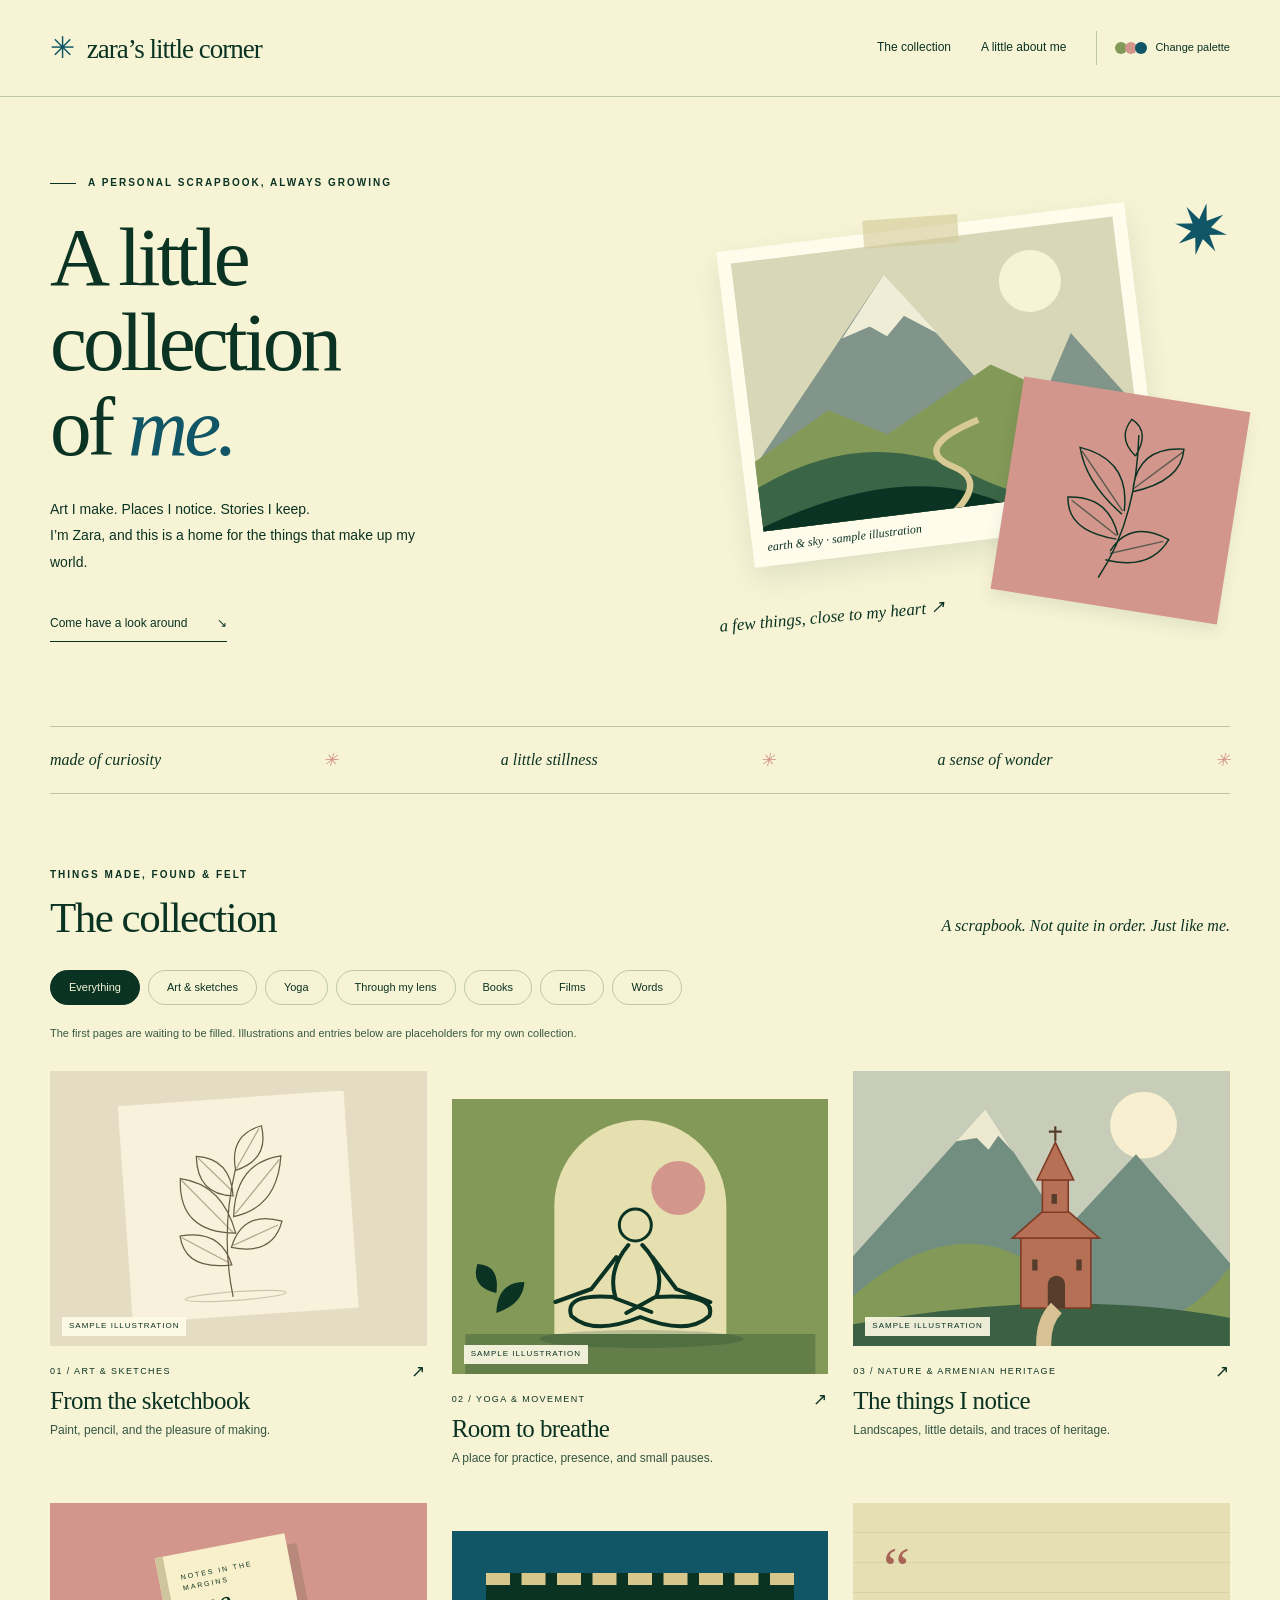
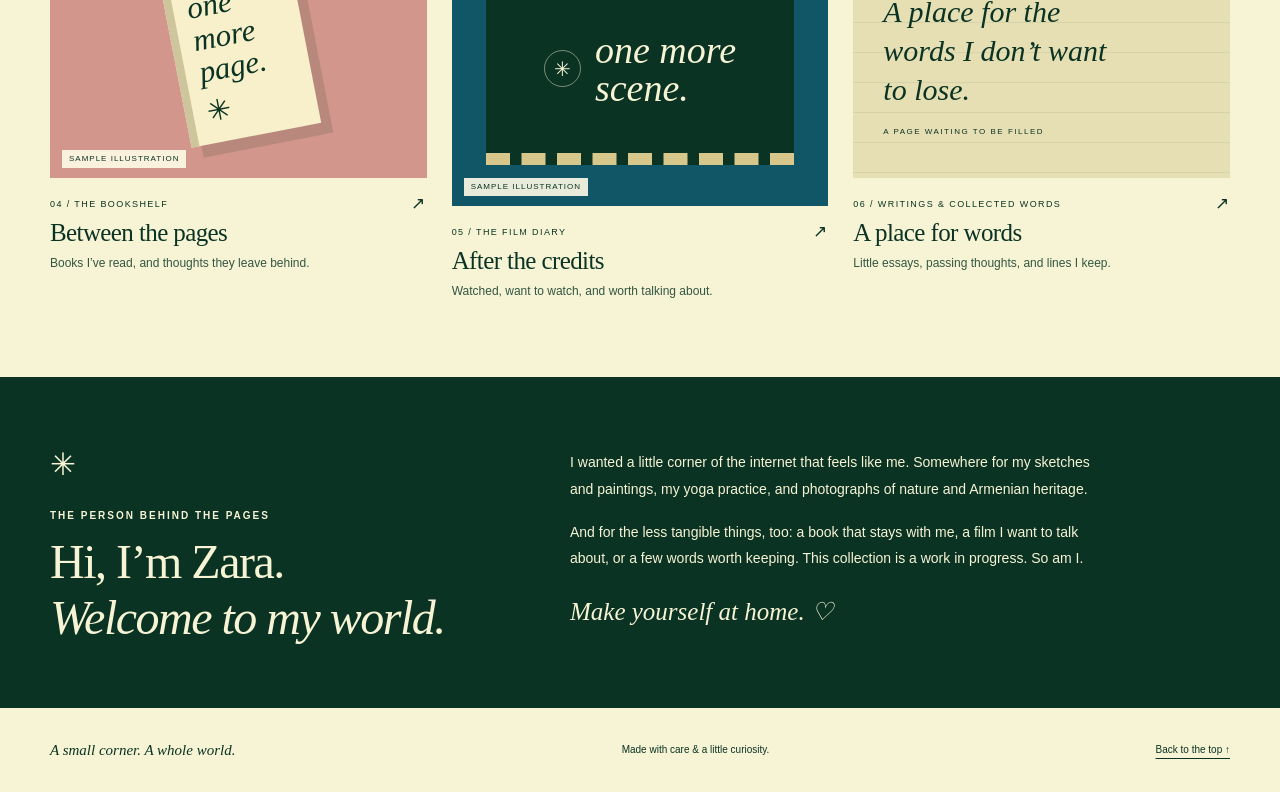
==== index.html @ ca00d8b6 "Create index.html" ====
<!DOCTYPE html>
<html lang="en">
<head>
  <meta charset="UTF-8">
  <meta name="viewport" content="width=device-width, initial-scale=1">
  <meta name="theme-color" content="#0A3323">
  <meta name="description" content="Zara’s: a personal collection of art, movement, photographs, books, films, and words.">
  <title>Zara — a collection of me</title>
  <style>
    :root { --ink:#0A3323; --sage:#839958; --paper:#F7F4D5; --rose:#D3968C; --blue:#105666; --line:rgba(10,51,35,.23); --serif:Georgia,'Times New Roman',serif; }
    :root[data-palette="ochre"] { --ink:#7F3B25; --sage:#A7993C; --paper:#DCCD8B; --rose:#B57056; --blue:#475480; --line:rgba(127,59,37,.28); }
    * { box-sizing:border-box; }
    html { scroll-behavior:smooth; scroll-padding-top:30px; }
    body { margin:0; background:var(--paper); color:var(--ink); font-family:Arial,Helvetica,sans-serif; font-size:15px; line-height:1.6; }
    button,a { -webkit-tap-highlight-color:transparent; }
    button { font:inherit; cursor:pointer; }
    a { color:inherit; text-underline-offset:5px; }
    button:focus-visible,a:focus-visible { outline:3px solid var(--blue); outline-offset:5px; }
    [hidden] { display:none !important; }
    .skip { position:absolute; top:-100px; left:16px; background:var(--paper); padding:12px 20px; z-index:10; }
    .skip:focus { top:10px; }
    .wrap { width:min(1180px,calc(100% - 96px)); margin:auto; }
    .eyebrow { font-size:10px; letter-spacing:2px; text-transform:uppercase; font-weight:600; }
    header { border-bottom:1px solid var(--line); }
    .header-inner { min-height:96px; display:flex; align-items:center; justify-content:space-between; gap:24px; }
    .brand { text-decoration:none; font-family:var(--serif); font-size:27px; letter-spacing:-1px; white-space:nowrap; }
    .brand span { color:var(--blue); font-size:30px; margin-right:7px; }
    nav { display:flex; align-items:center; gap:30px; }
    nav a { font-size:12px; text-decoration:none; }
    nav a:hover { text-decoration:underline; }
    .palette { display:flex; align-items:center; gap:8px; padding:8px 0 8px 18px; border:0; border-left:1px solid var(--line); background:none; color:var(--ink); font-size:11px; }
    .swatches { display:flex; }
    .swatches i { width:12px; height:12px; border-radius:50%; background:var(--sage); }
    .swatches i:nth-child(2) { background:var(--rose); margin-left:-2px; }
    .swatches i:nth-child(3) { background:var(--blue); margin-left:-2px; }
    .hero { display:grid; grid-template-columns:1.1fr 1fr; gap:60px; align-items:center; padding:78px 0 84px; }
    .hello { display:flex; align-items:center; gap:12px; margin:0 0 24px; }
    .hello::before { content:''; width:26px; height:1px; background:var(--ink); }
    h1 { font-family:var(--serif); font-size:clamp(58px,6.5vw,88px); font-weight:400; letter-spacing:-4px; line-height:1.02; margin:0 0 26px; }
    h1 em { font-weight:400; color:var(--blue); }
    .intro { max-width:370px; font-size:14px; line-height:1.9; }
    .text-link { display:inline-flex; align-items:center; gap:30px; font-size:12px; text-decoration:none; border-bottom:1px solid var(--ink); padding:7px 0; margin-top:18px; }
    .text-link:hover { gap:40px; }
    .collage { position:relative; min-height:400px; isolation:isolate; }
    .landscape-print { position:absolute; width:77%; top:18px; left:7%; background:#fffcec; padding:13px 13px 35px; transform:rotate(-7deg); box-shadow:0 12px 28px #0a33231a; }
    .landscape-print svg { display:block; width:100%; height:270px; }
    .landscape-print small { position:absolute; bottom:9px; left:15px; font-family:var(--serif); font-style:italic; font-size:12px; color:#0a3323; }
    .tape { position:absolute; width:95px; height:28px; background:#d3ca9899; left:36%; top:-11px; transform:rotate(3deg); }
    .botanical { position:absolute; right:-5px; bottom:0; width:43%; height:215px; background:var(--rose); transform:rotate(9deg); box-shadow:0 8px 15px #0a332315; display:grid; place-items:center; }
    .botanical svg { width:80%; height:83%; color:var(--ink); }
    .collage-note { position:absolute; bottom:-22px; left:22px; font-family:var(--serif); font-style:italic; font-size:17px; transform:rotate(-5deg); }
    .little-star { position:absolute; right:0; top:-12px; font-size:70px; line-height:1; color:var(--blue); transform:rotate(12deg); }
    .ribbon { border-block:1px solid var(--line); display:flex; align-items:center; justify-content:space-between; gap:16px; padding:19px 0; font-family:var(--serif); font-style:italic; font-size:16px; }
    .ribbon span:nth-child(even) { color:var(--rose); font-size:18px; }
    .collection { padding:67px 0 76px; }
    .section-heading { display:flex; justify-content:space-between; align-items:flex-end; gap:24px; margin-bottom:27px; }
    h2 { font-family:var(--serif); font-weight:400; font-size:43px; letter-spacing:-1.5px; line-height:1.15; margin:8px 0 0; }
    .section-heading p { font-family:var(--serif); font-style:italic; margin:0 0 4px; font-size:16px; }
    .filters { display:flex; flex-wrap:wrap; gap:8px; margin:0 0 20px; }
    .filter { border:1px solid var(--line); background:none; color:var(--ink); border-radius:24px; padding:8px 18px; font-size:11px; }
    .filter[aria-pressed="true"],.filter:hover { background:var(--ink); color:var(--paper); border-color:var(--ink); }
    .starter-note { margin:0 0 28px; font-size:11px; opacity:.8; }
    .grid { display:grid; grid-template-columns:repeat(3,minmax(0,1fr)); gap:35px 25px; align-items:start; }
    .entry { min-width:0; }
    .card-open { display:block; border:0; padding:0; width:100%; text-align:left; background:transparent; color:var(--ink); }
    .visual { height:275px; width:100%; display:block; position:relative; overflow:hidden; object-fit:cover; transition:transform .25s ease; }
    .card-open:hover .visual { transform:translateY(-5px); }
    .visual svg { width:100%; height:100%; display:block; }
    .sample-label { position:absolute; bottom:10px; left:12px; font-size:8px; letter-spacing:1px; text-transform:uppercase; background:#fffce7e6; color:#0a3323; padding:3px 7px; }
    .entry-meta { display:flex; justify-content:space-between; align-items:center; margin:17px 0 5px; font-size:9px; letter-spacing:1.4px; text-transform:uppercase; }
    .entry-meta span:last-child { font-size:17px; line-height:1; }
    h3 { font-family:var(--serif); font-size:25px; font-weight:400; letter-spacing:-.6px; margin:0 0 5px; line-height:1.25; }
    .entry p { margin:0; font-size:12px; opacity:.82; }
    .art { background:#e4dcc3; padding:20px; }
    .yoga { background:var(--sage); }
    .photo { background:#d9b89a; }
    .books { background:var(--rose); display:flex; align-items:center; justify-content:center; }
    .book { width:132px; height:193px; background:#f7f0ca; border-left:8px solid #cec59c; transform:rotate(-11deg); box-shadow:10px 12px 0 #0a332322; display:flex; flex-direction:column; justify-content:space-between; padding:18px 14px; color:#0a3323; }
    .book small { font-size:7px; letter-spacing:2px; text-transform:uppercase; }
    .book span { font:italic 31px/1.05 var(--serif); }
    .book i { font-size:29px; font-style:normal; }
    .films { background:var(--blue); display:grid; place-items:center; }
    .film-frame { width:82%; height:70%; border-block:12px dashed #d8c78b; background:#0a3323; padding:12px; color:#f7f4d5; display:flex; align-items:center; justify-content:center; gap:14px; }
    .film-frame span { font:italic 38px/1 var(--serif); }
    .film-frame i { display:block; width:37px; height:37px; border:1px solid #f7f4d577; border-radius:50%; font:20px/37px var(--serif); text-align:center; }
    .words { padding:30px; display:flex; flex-direction:column; align-items:flex-start; justify-content:center; background:#e7dfb4; background-image:repeating-linear-gradient(transparent,transparent 29px,#0a332313 29px,#0a332313 30px); color:#0a3323; }
    .words .quote-mark { font:60px/.8 var(--serif); color:#a96458; }
    .words .quote-text { font:italic 30px/1.3 var(--serif); max-width:240px; }
    .words small { margin-top:17px; font-size:8px; letter-spacing:1.5px; text-transform:uppercase; }
    .about { background:var(--ink); color:var(--paper); padding:63px 0; }
    .about-inner { display:grid; grid-template-columns:.8fr 1.2fr; align-items:center; gap:80px; }
    .about h2 { font-size:48px; }
    .about h2 em { font-weight:400; }
    .about p { max-width:520px; font-size:14px; line-height:1.9; margin:0 0 16px; }
    .about .signature { font-family:var(--serif); font-style:italic; font-size:25px; margin-bottom:0; }
    .about-flower { font-size:31px; display:block; margin-bottom:13px; }
    footer { display:flex; justify-content:space-between; align-items:center; gap:25px; padding-block:30px; font-size:10px; }
    footer .footer-note { font-family:var(--serif); font-style:italic; font-size:15px; }
    dialog { background:var(--paper); color:var(--ink); border:1px solid var(--line); padding:45px; width:min(600px,calc(100% - 32px)); max-height:85vh; box-shadow:0 20px 100px #0003; }
    dialog::backdrop { background:#0a3323aa; backdrop-filter:blur(4px); }
    dialog h2 { margin:16px 0 22px; padding-right:20px; font-size:36px; }
    dialog p { font-size:14px; line-height:1.8; }
    .close-dialog { position:absolute; top:15px; right:15px; border:1px solid var(--line); width:32px; height:32px; border-radius:50%; background:transparent; color:var(--ink); font-size:22px; line-height:1; }
    .draft-tag { font-size:9px; text-transform:uppercase; letter-spacing:1.4px; border-bottom:1px solid var(--line); padding-bottom:14px; }
    .sr-only { position:absolute; width:1px; height:1px; padding:0; margin:-1px; overflow:hidden; clip:rect(0,0,0,0); white-space:nowrap; border:0; }
    @media(min-width:1100px) { .entry:nth-child(3n + 2) { padding-top:28px; } }
    @media(max-width:900px) { .wrap { width:calc(100% - 48px); } .hero { gap:20px; padding:60px 0; } h1 { font-size:66px; } .collage { min-height:350px; } .landscape-print svg { height:220px; } .botanical { height:180px; } .grid { gap:30px 20px; } .visual { height:230px; } .words { padding:20px; } .words .quote-text { font-size:25px; } nav { gap:20px; } .about-inner { gap:40px; } }
    @media(max-width:680px) { .header-inner { min-height:83px; flex-wrap:wrap; padding-block:18px; gap:12px; } .brand { font-size:25px; } nav { width:100%; justify-content:space-between; gap:12px; } .palette { padding-left:12px; } .hero { grid-template-columns:1fr; gap:30px; padding:45px 0 50px; } h1 { font-size:68px; } .intro { max-width:100%; } .collage { min-height:350px; max-width:400px; width:100%; margin:12px auto 20px; } .landscape-print svg { height:235px; } .botanical { right:4px; } .little-star { right:5px; } .ribbon { flex-wrap:wrap; justify-content:center; gap:8px 16px; font-size:14px; } .ribbon span:last-child { display:none; } .collection { padding-block:43px; } .section-heading { display:block; } .section-heading p { margin-top:12px; } h2 { font-size:37px; } .filters { gap:7px; } .filter { padding:7px 12px; } .grid { grid-template-columns:repeat(2,minmax(0,1fr)); gap:28px 15px; } .visual { height:215px; } .art { padding:8px; } h3 { font-size:23px; } .book { width:103px; height:156px; padding:12px 9px; } .book span { font-size:26px; } .film-frame { gap:7px; padding:7px; } .film-frame span { font-size:28px; } .film-frame i { width:26px; height:26px; font-size:14px; line-height:26px; flex-shrink:0; } .words { padding:17px; } .words .quote-text { font-size:23px; } .about-inner { grid-template-columns:1fr; gap:25px; } .about { padding-block:40px; } .about h2 { font-size:42px; } footer { flex-wrap:wrap; gap:12px; } footer .footer-note { width:100%; } dialog { padding:32px 25px; } }
    @media(max-width:380px) { .wrap { width:calc(100% - 32px); } h1 { font-size:59px; } .grid { grid-template-columns:1fr; } .visual { height:290px; } .book { width:140px; height:195px; } .words .quote-text { font-size:32px; } }
    @media(prefers-reduced-motion:reduce) { html { scroll-behavior:auto; } * { transition:none !important; } }
  </style>
</head>
<body>
  <a class="skip" href="#main">Skip to content</a>
  <header>
    <div class="wrap header-inner">
      <a class="brand" href="#" aria-label="Zara’s home"><span aria-hidden="true">✳</span> zara’s little corner</a>
      <nav aria-label="Main navigation">
        <a href="#collection">The collection</a><a href="#about">A little about me</a>
        <button class="palette" id="palette-toggle" aria-label="Use the ochre color palette" aria-pressed="false" hidden><span class="swatches" aria-hidden="true"><i></i><i></i><i></i></span><span>Change palette</span></button>
      </nav>
    </div>
  </header>
  <main id="main">
    <div class="wrap">
      <section class="hero" aria-labelledby="intro-title">
        <div>
          <p class="eyebrow hello">A personal scrapbook, always growing</p>
          <h1 id="intro-title">A little<br>collection<br>of <em>me.</em></h1>
          <p class="intro">Art I make. Places I notice. Stories I keep.<br>I’m Zara, and this is a home for the things that make up my world.</p>
          <a class="text-link" href="#collection">Come have a look around <span aria-hidden="true">↘</span></a>
        </div>
        <div class="collage" role="img" aria-label="A moodboard of sample illustrations: layered mountains and a botanical drawing on dusty pink paper.">
          <div class="landscape-print"><span class="tape"></span>
            <svg viewBox="0 0 360 280" preserveAspectRatio="xMidYMid slice" aria-hidden="true">
              <rect width="360" height="280" fill="#d8d7b7"/><circle cx="276" cy="64" r="29" fill="#f7f4d5"/>
              <path d="M-10 216 141 41 256 207 308 117 380 220V290H-10Z" fill="#82958a"/><path d="m141 41-46 55 27-8 15 11 18-17 29 20Z" fill="#efedd5"/>
              <path d="M-10 206 74 161 126 190 230 137 380 229V290H-10Z" fill="#839958"/><path d="M-10 230Q104 174 203 239T380 228V290H-10Z" fill="#3a6547"/><path d="M-10 266Q140 212 232 271T380 251V290H-10Z" fill="#0a3323"/><path d="M148 290q75-40 36-62t28-41" stroke="#d9c995" stroke-width="6" fill="none"/>
            </svg>
            <small>earth &amp; sky · sample illustration</small>
          </div>
          <div class="botanical"><svg viewBox="0 0 180 210" fill="none" stroke="currentColor" stroke-width="1.7" aria-hidden="true"><path d="M78 199q34-73 21-173M94 121Q46 91 33 51q61 5 63 66M102 93q55-21 52-59-52 5-52 53M92 151q-59 0-64-40 47-9 65 35M83 177q54 5 70-35-48-17-66 24M99 51Q74 33 88 9q24 10 11 42"/><path d="m36 55 58 62m60-80-51 52m-70 25 59 33m55-2-60 24" opacity=".6"/></svg></div>
          <span class="little-star" aria-hidden="true">✷</span><span class="collage-note">a few things, close to my heart ↗</span>
        </div>
      </section>
      <div class="ribbon"><span>made of curiosity</span><span aria-hidden="true">✳</span><span>a little stillness</span><span aria-hidden="true">✳</span><span>a sense of wonder</span><span aria-hidden="true">✳</span></div>
      <section class="collection" id="collection" aria-labelledby="collection-title">
        <div class="section-heading"><div><span class="eyebrow">Things made, found &amp; felt</span><h2 id="collection-title">The collection</h2></div><p>A scrapbook. Not quite in order. Just like me.</p></div>
        <div class="filters" role="group" aria-label="Filter the collection" hidden>
          <button class="filter" data-filter="all" aria-pressed="true">Everything</button><button class="filter" data-filter="art" aria-pressed="false">Art &amp; sketches</button><button class="filter" data-filter="yoga" aria-pressed="false">Yoga</button><button class="filter" data-filter="photography" aria-pressed="false">Through my lens</button><button class="filter" data-filter="books" aria-pressed="false">Books</button><button class="filter" data-filter="films" aria-pressed="false">Films</button><button class="filter" data-filter="writing" aria-pressed="false">Words</button>
        </div>
        <p class="starter-note">The first pages are waiting to be filled. Illustrations and entries below are placeholders for my own collection.</p>
        <p class="sr-only" id="filter-status" role="status" aria-live="polite"></p>
        <noscript><p>Browse all six collections below. Enable JavaScript to filter them and open entry previews.</p></noscript>
        <div class="grid">
          <!-- Replace the sample visuals and text with your own work. Full entries are in the templates below. -->
          <article class="entry" data-category="art">
            <button class="card-open" data-entry="entry-art" aria-haspopup="dialog" aria-label="Open From the sketchbook">
              <div class="visual art"><svg viewBox="0 0 300 270" aria-hidden="true"><rect x="20" y="8" width="260" height="250" fill="#f8f1db" transform="rotate(-4 150 135)"/><g fill="none" stroke="#665c43" stroke-width="1.4" transform="rotate(-4 150 135)"><path d="M137 236q-10-73 13-147M145 163q-66-5-59-67 48 10 59 67Zm-1-19q51-7 59-66-53 4-59 66Zm1-24q-41-4-39-48 39 5 39 48Zm5-29q40-10 33-49-38 8-33 49Zm-12 108q-54 3-57-37 47-5 57 37Zm1-20q47 13 60-26-44-16-60 26Z"/><path d="m87 98 55 64m59-80-55 59m-38-67 37 41m35-70-29 44m-68 75 53 33m58-40-53 20" opacity=".5"/><ellipse cx="140" cy="235" rx="58" ry="5" opacity=".3"/></g></svg><span class="sample-label">Sample illustration</span></div>
              <div class="entry-meta"><span>01 / Art &amp; sketches</span><span aria-hidden="true">↗</span></div><h3>From the sketchbook</h3><p>Paint, pencil, and the pleasure of making.</p>
            </button>
          </article>
          <article class="entry" data-category="yoga">
            <button class="card-open" data-entry="entry-yoga" aria-haspopup="dialog" aria-label="Open Room to breathe">
              <div class="visual yoga"><svg viewBox="0 0 350 275" aria-hidden="true"><path d="M89 237V107a86 86 0 0 1 172 0v130" fill="#e6dfb0"/><circle cx="213" cy="89" r="27" fill="#d3968c"/><path d="M0 235h350v40H0" fill="#647e4a"/><ellipse cx="176" cy="240" rx="102" ry="9" fill="#0a332333"/><g fill="none" stroke="#0a3323" stroke-linecap="round" stroke-linejoin="round"><circle cx="170" cy="126" r="16" stroke-width="3"/><path d="M163 146q-21 25-13 52m27-52q24 25 14 52M151 158l-25 32-36 13m97-45 24 32 34 13M149 198q-51-4-43 19 22 20 69 1 47 19 69-1 8-23-54-19m-41 1 37 14m4-15-29 16" stroke-width="4"/></g><path d="M31 229v-73m0 38q-26-6-19-29 23 1 19 29m0 20q27-9 28-31-27 0-28 31" fill="#0a3323"/></svg><span class="sample-label">Sample illustration</span></div>
              <div class="entry-meta"><span>02 / Yoga &amp; movement</span><span aria-hidden="true">↗</span></div><h3>Room to breathe</h3><p>A place for practice, presence, and small pauses.</p>
            </button>
          </article>
          <article class="entry" data-category="photography">
            <button class="card-open" data-entry="entry-photography" aria-haspopup="dialog" aria-label="Open The things I notice">
              <div class="visual photo"><svg viewBox="0 0 350 275" preserveAspectRatio="xMidYMid slice" aria-hidden="true"><rect width="350" height="275" fill="#c7cdb8"/><circle cx="270" cy="60" r="31" fill="#f7efcf"/><path d="m-20 204 143-159 74 113 66-71 106 123v80H-20" fill="#718e81"/><path d="m123 45-27 30 19-3 11 11 9-13 14 15Z" fill="#ede9d1"/><path d="M0 219q104-91 191-12t159-15v90H0" fill="#839958"/><path d="M0 245q190-35 350-6v40H0" fill="#3c6043"/><g fill="#b57056" stroke="#7f3b25" stroke-width="1.5"><path d="M156 230v-65h65v65Z"/><path d="m148 165 40-35 41 35Z"/><path d="M176 141v-30h24v30Z"/><path d="m171 111 17-35 17 35Z"/></g><path d="M181 230v-22a8 8 0 0 1 16 0v22" fill="#573d2b"/><path d="M187 124v9M169 185v10m41-10v10" stroke="#573d2b" stroke-width="5"/><path d="m188 75 0-14m-6 5h12" stroke="#573d2b" stroke-width="2"/><path d="M178 275q-4-30 11-45" stroke="#d8c194" stroke-width="14" fill="none"/></svg><span class="sample-label">Sample illustration</span></div>
              <div class="entry-meta"><span>03 / Nature &amp; Armenian heritage</span><span aria-hidden="true">↗</span></div><h3>The things I notice</h3><p>Landscapes, little details, and traces of heritage.</p>
            </button>
          </article>
          <article class="entry" data-category="books">
            <button class="card-open" data-entry="entry-books" aria-haspopup="dialog" aria-label="Open Between the pages">
              <div class="visual books"><div class="book" aria-hidden="true"><small>Notes in the margins</small><span>one<br>more<br>page.</span><i>✳</i></div><span class="sample-label">Sample illustration</span></div>
              <div class="entry-meta"><span>04 / The bookshelf</span><span aria-hidden="true">↗</span></div><h3>Between the pages</h3><p>Books I’ve read, and thoughts they leave behind.</p>
            </button>
          </article>
          <article class="entry" data-category="films">
            <button class="card-open" data-entry="entry-films" aria-haspopup="dialog" aria-label="Open After the credits">
              <div class="visual films"><div class="film-frame" aria-hidden="true"><i>✳</i><span>one more<br>scene.</span></div><span class="sample-label">Sample illustration</span></div>
              <div class="entry-meta"><span>05 / The film diary</span><span aria-hidden="true">↗</span></div><h3>After the credits</h3><p>Watched, want to watch, and worth talking about.</p>
            </button>
          </article>
          <article class="entry" data-category="writing">
            <button class="card-open" data-entry="entry-writing" aria-haspopup="dialog" aria-label="Open A place for words">
              <div class="visual words" aria-hidden="true"><span class="quote-mark">“</span><span class="quote-text">A place for the words I don’t want to lose.</span><small>A page waiting to be filled</small></div>
              <div class="entry-meta"><span>06 / Writings &amp; collected words</span><span aria-hidden="true">↗</span></div><h3>A place for words</h3><p>Little essays, passing thoughts, and lines I keep.</p>
            </button>
          </article>
        </div>
      </section>
    </div>
    <section class="about" id="about" aria-labelledby="about-title"><div class="wrap about-inner">
      <div><span class="about-flower" aria-hidden="true">✳</span><span class="eyebrow">The person behind the pages</span><h2 id="about-title">Hi, I’m Zara.<br><em>Welcome to my world.</em></h2></div>
      <div><p>I wanted a little corner of the internet that feels like me. Somewhere for my sketches and paintings, my yoga practice, and photographs of nature and Armenian heritage.</p><p>And for the less tangible things, too: a book that stays with me, a film I want to talk about, or a few words worth keeping. This collection is a work in progress. So am I.</p><p class="signature">Make yourself at home. ♡</p></div>
    </div></section>
  </main>
  <footer class="wrap"><span class="footer-note">A small corner. A whole world.</span><span>Made with care &amp; a little curiosity.</span><a href="#">Back to the top ↑</a></footer>

  <!-- Full entries: replace this starter copy with your own. -->
  <template id="entry-art"><h2>From the sketchbook</h2><p>A home for sketches, paintings, and experiments in progress.</p><p>My first artwork will go here, with its title, materials, and a little of the story behind it.</p></template>
  <template id="entry-yoga"><h2>Room to breathe</h2><p>A collection of moments from my yoga practice, in photographs, videos, and reflections.</p><p>The first practice entry is still to come.</p></template>
  <template id="entry-photography"><h2>The things I notice</h2><p>Photographs of nature and Armenian heritage will live here, along with the places and stories behind them.</p><p>The image on the collection card is a sample illustration. My photographs are still to come.</p></template>
  <template id="entry-books"><h2>Between the pages</h2><p>A personal reading journal: what I’ve read, what I thought, and what stayed with me.</p><p>The first entry will include a book’s title and author, followed by my own review.</p></template>
  <template id="entry-films"><h2>After the credits</h2><p>A space for film reviews, memorable scenes, and the ever-growing watchlist.</p><p data-letterboxd-pending>My Letterboxd link is coming soon. The first film entry is still to come.</p><a class="text-link" data-letterboxd-link hidden>Find me on Letterboxd <span aria-hidden="true">↗</span></a></template>
  <template id="entry-writing"><h2>A place for words</h2><p>Original writing and a collection of interesting quotes, with credit to the people who wrote them.</p><p>The first page is still waiting to be filled.</p></template>
  <dialog id="entry-dialog" aria-labelledby="dialog-title"><button class="close-dialog" aria-label="Close entry">×</button><div class="draft-tag">A little preview · starter entry</div><div id="dialog-content"></div></dialog>
  <script>
    // Add your Letterboxd username here to enable your profile link.
    const LETTERBOXD_USERNAME = '';

    const paletteToggle = document.querySelector('#palette-toggle');
    const themeColor = document.querySelector('meta[name="theme-color"]');
    function setPalette(palette) {
      const ochre = palette === 'ochre';
      document.documentElement.dataset.palette = ochre ? 'ochre' : 'forest';
      paletteToggle.setAttribute('aria-pressed', String(ochre));
      paletteToggle.setAttribute('aria-label', `Use the ${ochre ? 'forest' : 'ochre'} color palette`);
      themeColor.content = ochre ? '#7F3B25' : '#0A3323';
    }
    try { setPalette(localStorage.getItem('zara-palette')); } catch { setPalette('forest'); }
    paletteToggle.hidden = false;
    paletteToggle.addEventListener('click', () => {
      const palette = document.documentElement.dataset.palette === 'ochre' ? 'forest' : 'ochre';
      setPalette(palette);
      try { localStorage.setItem('zara-palette', palette); } catch { /* Works even without storage. */ }
    });

    const filters = document.querySelectorAll('[data-filter]');
    const entries = document.querySelectorAll('.entry');
    document.querySelector('.filters').hidden = false;
    filters.forEach(button => button.addEventListener('click', () => {
      filters.forEach(filter => filter.setAttribute('aria-pressed', String(filter === button)));
      let count = 0;
      entries.forEach(entry => {
        entry.hidden = button.dataset.filter !== 'all' && entry.dataset.category !== button.dataset.filter;
        if (!entry.hidden) count++;
      });
      document.querySelector('#filter-status').textContent = `${count} ${count === 1 ? 'entry' : 'entries'} shown for ${button.textContent}.`;
    }));

    const dialog = document.querySelector('#entry-dialog');
    const dialogContent = document.querySelector('#dialog-content');
    let entryOpener;
    document.querySelectorAll('[data-entry]').forEach(button => button.addEventListener('click', () => {
      entryOpener = button;
      dialogContent.replaceChildren(document.getElementById(button.dataset.entry).content.cloneNode(true));
      dialogContent.querySelector('h2').id = 'dialog-title';
      const profileLink = dialogContent.querySelector('[data-letterboxd-link]');
      if (profileLink && LETTERBOXD_USERNAME.trim()) {
        profileLink.href = `https://letterboxd.com/${encodeURIComponent(LETTERBOXD_USERNAME.trim())}/`;
        profileLink.hidden = false;
        dialogContent.querySelector('[data-letterboxd-pending]').hidden = true;
      }
      dialog.showModal();
    }));
    dialog.querySelector('.close-dialog').addEventListener('click', () => dialog.close());
    dialog.addEventListener('click', event => {
      const bounds = dialog.getBoundingClientRect();
      if (event.target === dialog && (event.clientX < bounds.left || event.clientX > bounds.right || event.clientY < bounds.top || event.clientY > bounds.bottom)) dialog.close();
    });
    dialog.addEventListener('close', () => entryOpener?.focus());
  </script>
</body>
</html>
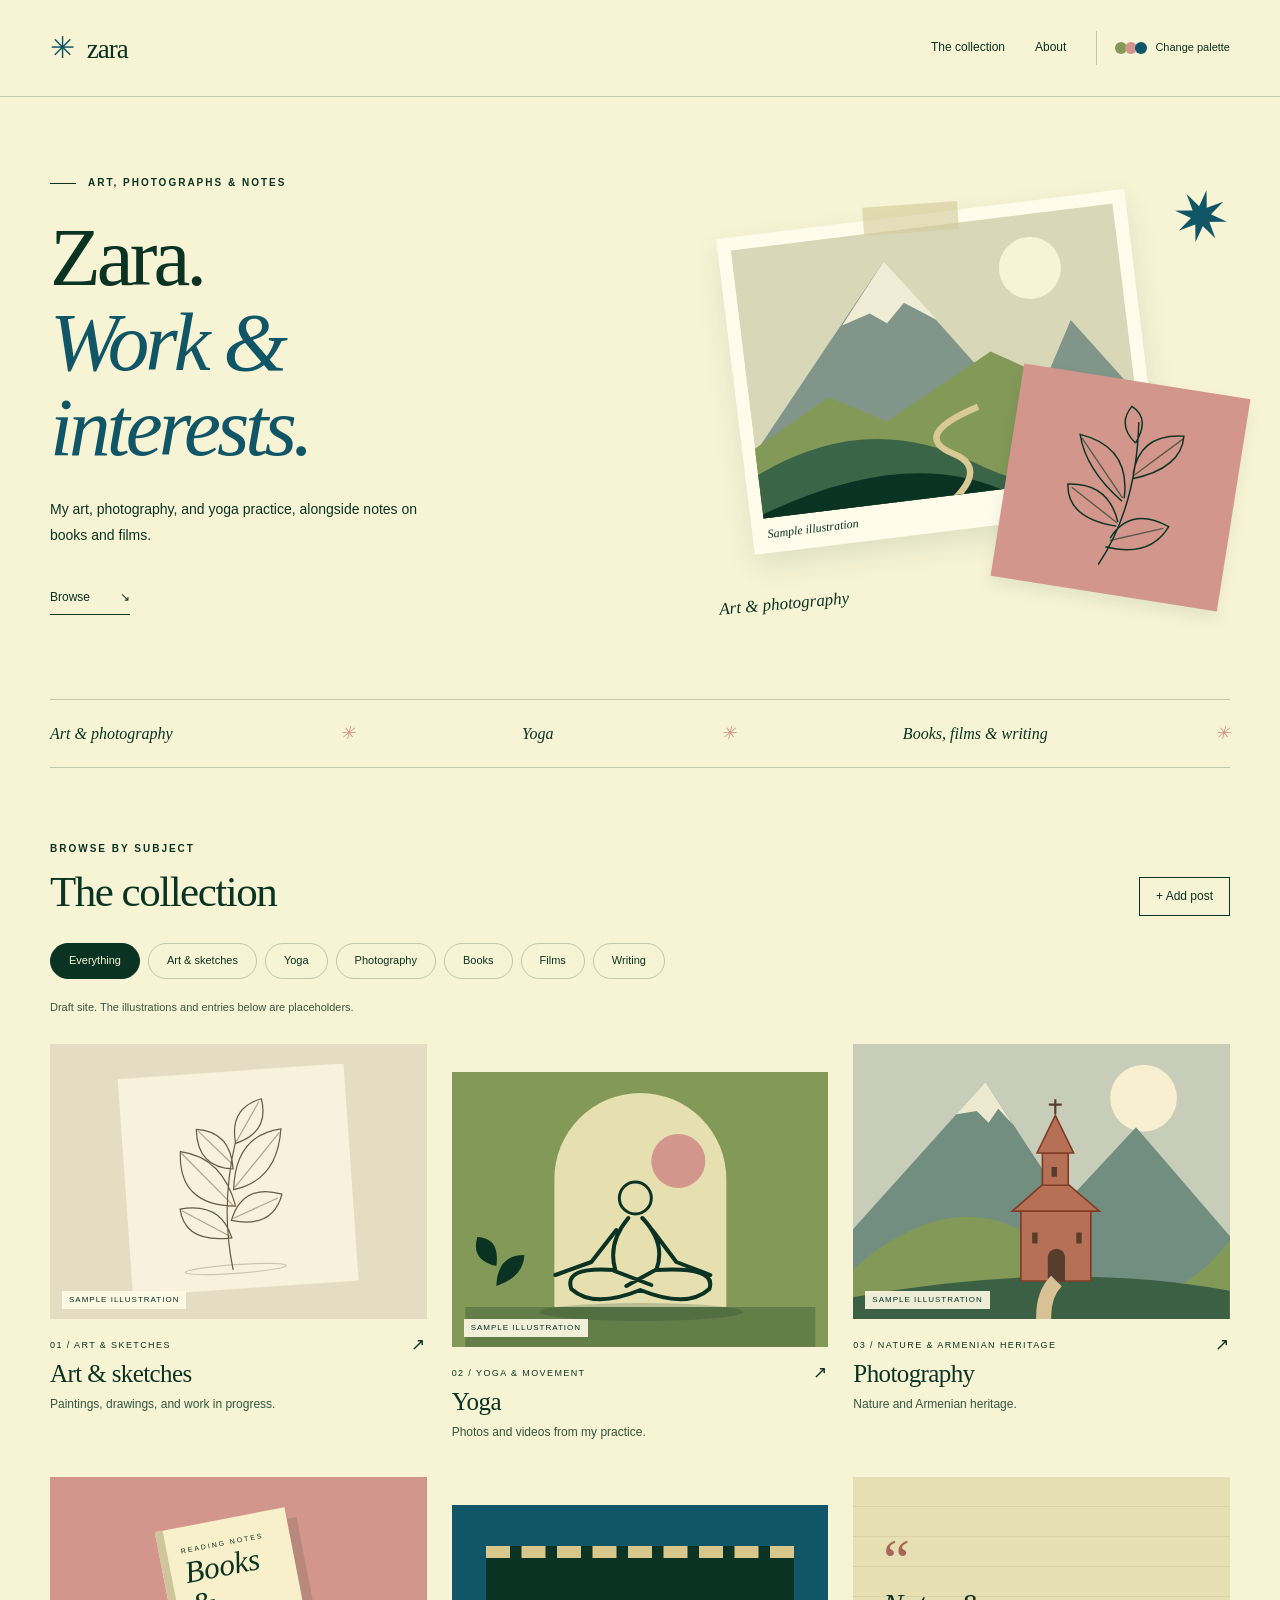
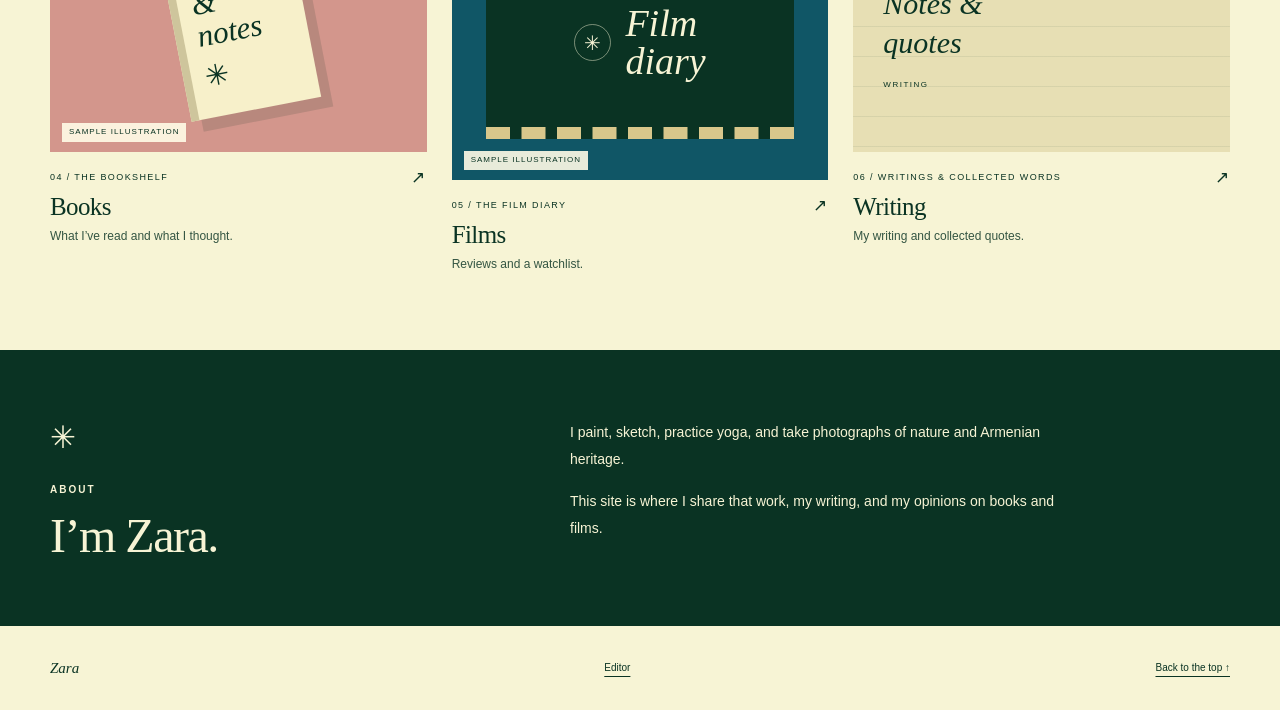
==== commit 711c9459: "Add website and post editor" ====
--- a/index.html
+++ b/index.html
@@ -4,8 +4,9 @@
   <meta charset="UTF-8">
   <meta name="viewport" content="width=device-width, initial-scale=1">
   <meta name="theme-color" content="#0A3323">
-  <meta name="description" content="Zara’s: a personal collection of art, movement, photographs, books, films, and words.">
-  <title>Zara — a collection of me</title>
+  <meta name="description" content="Art, photography, yoga, writing, and reviews by Zara.">
+  <title>Zara | Art, photographs &amp; notes</title>
+  <link rel="stylesheet" href="assets/posts.css">
   <style>
     :root { --ink:#0A3323; --sage:#839958; --paper:#F7F4D5; --rose:#D3968C; --blue:#105666; --line:rgba(10,51,35,.23); --serif:Georgia,'Times New Roman',serif; }
     :root[data-palette="ochre"] { --ink:#7F3B25; --sage:#A7993C; --paper:#DCCD8B; --rose:#B57056; --blue:#475480; --line:rgba(127,59,37,.28); }
@@ -114,9 +115,9 @@
   <a class="skip" href="#main">Skip to content</a>
   <header>
     <div class="wrap header-inner">
-      <a class="brand" href="#" aria-label="Zara’s home"><span aria-hidden="true">✳</span> zara’s little corner</a>
+      <a class="brand" href="#" aria-label="Zara’s home"><span aria-hidden="true">✳</span> zara</a>
       <nav aria-label="Main navigation">
-        <a href="#collection">The collection</a><a href="#about">A little about me</a>
+        <a href="#collection">The collection</a><a href="#about">About</a>
         <button class="palette" id="palette-toggle" aria-label="Use the ochre color palette" aria-pressed="false" hidden><span class="swatches" aria-hidden="true"><i></i><i></i><i></i></span><span>Change palette</span></button>
       </nav>
     </div>
@@ -125,10 +126,10 @@
     <div class="wrap">
       <section class="hero" aria-labelledby="intro-title">
         <div>
-          <p class="eyebrow hello">A personal scrapbook, always growing</p>
-          <h1 id="intro-title">A little<br>collection<br>of <em>me.</em></h1>
-          <p class="intro">Art I make. Places I notice. Stories I keep.<br>I’m Zara, and this is a home for the things that make up my world.</p>
-          <a class="text-link" href="#collection">Come have a look around <span aria-hidden="true">↘</span></a>
+          <p class="eyebrow hello">Art, photographs &amp; notes</p>
+          <h1 id="intro-title">Zara.<br><em>Work &amp;<br>interests.</em></h1>
+          <p class="intro">My art, photography, and yoga practice, alongside notes on books and films.</p>
+          <a class="text-link" href="#collection">Browse <span aria-hidden="true">↘</span></a>
         </div>
         <div class="collage" role="img" aria-label="A moodboard of sample illustrations: layered mountains and a botanical drawing on dusty pink paper.">
           <div class="landscape-print"><span class="tape"></span>
@@ -137,80 +138,81 @@
               <path d="M-10 216 141 41 256 207 308 117 380 220V290H-10Z" fill="#82958a"/><path d="m141 41-46 55 27-8 15 11 18-17 29 20Z" fill="#efedd5"/>
               <path d="M-10 206 74 161 126 190 230 137 380 229V290H-10Z" fill="#839958"/><path d="M-10 230Q104 174 203 239T380 228V290H-10Z" fill="#3a6547"/><path d="M-10 266Q140 212 232 271T380 251V290H-10Z" fill="#0a3323"/><path d="M148 290q75-40 36-62t28-41" stroke="#d9c995" stroke-width="6" fill="none"/>
             </svg>
-            <small>earth &amp; sky · sample illustration</small>
+            <small>Sample illustration</small>
           </div>
           <div class="botanical"><svg viewBox="0 0 180 210" fill="none" stroke="currentColor" stroke-width="1.7" aria-hidden="true"><path d="M78 199q34-73 21-173M94 121Q46 91 33 51q61 5 63 66M102 93q55-21 52-59-52 5-52 53M92 151q-59 0-64-40 47-9 65 35M83 177q54 5 70-35-48-17-66 24M99 51Q74 33 88 9q24 10 11 42"/><path d="m36 55 58 62m60-80-51 52m-70 25 59 33m55-2-60 24" opacity=".6"/></svg></div>
-          <span class="little-star" aria-hidden="true">✷</span><span class="collage-note">a few things, close to my heart ↗</span>
+          <span class="little-star" aria-hidden="true">✷</span><span class="collage-note">Art &amp; photography</span>
         </div>
       </section>
-      <div class="ribbon"><span>made of curiosity</span><span aria-hidden="true">✳</span><span>a little stillness</span><span aria-hidden="true">✳</span><span>a sense of wonder</span><span aria-hidden="true">✳</span></div>
+      <div class="ribbon"><span>Art &amp; photography</span><span aria-hidden="true">✳</span><span>Yoga</span><span aria-hidden="true">✳</span><span>Books, films &amp; writing</span><span aria-hidden="true">✳</span></div>
       <section class="collection" id="collection" aria-labelledby="collection-title">
-        <div class="section-heading"><div><span class="eyebrow">Things made, found &amp; felt</span><h2 id="collection-title">The collection</h2></div><p>A scrapbook. Not quite in order. Just like me.</p></div>
+        <div class="section-heading"><div><span class="eyebrow">Browse by subject</span><h2 id="collection-title">The collection</h2></div><a class="add-post" href="editor.html">+ Add post</a></div>
         <div class="filters" role="group" aria-label="Filter the collection" hidden>
-          <button class="filter" data-filter="all" aria-pressed="true">Everything</button><button class="filter" data-filter="art" aria-pressed="false">Art &amp; sketches</button><button class="filter" data-filter="yoga" aria-pressed="false">Yoga</button><button class="filter" data-filter="photography" aria-pressed="false">Through my lens</button><button class="filter" data-filter="books" aria-pressed="false">Books</button><button class="filter" data-filter="films" aria-pressed="false">Films</button><button class="filter" data-filter="writing" aria-pressed="false">Words</button>
-        </div>
-        <p class="starter-note">The first pages are waiting to be filled. Illustrations and entries below are placeholders for my own collection.</p>
+          <button class="filter" data-filter="all" aria-pressed="true">Everything</button><button class="filter" data-filter="art" aria-pressed="false">Art &amp; sketches</button><button class="filter" data-filter="yoga" aria-pressed="false">Yoga</button><button class="filter" data-filter="photography" aria-pressed="false">Photography</button><button class="filter" data-filter="books" aria-pressed="false">Books</button><button class="filter" data-filter="films" aria-pressed="false">Films</button><button class="filter" data-filter="writing" aria-pressed="false">Writing</button>
+        </div>
+        <p class="starter-note">Draft site. The illustrations and entries below are placeholders.</p>
         <p class="sr-only" id="filter-status" role="status" aria-live="polite"></p>
         <noscript><p>Browse all six collections below. Enable JavaScript to filter them and open entry previews.</p></noscript>
         <div class="grid">
-          <!-- Replace the sample visuals and text with your own work. Full entries are in the templates below. -->
           <article class="entry" data-category="art">
-            <button class="card-open" data-entry="entry-art" aria-haspopup="dialog" aria-label="Open From the sketchbook">
+            <button class="card-open" data-entry="entry-art" aria-haspopup="dialog" aria-label="Open Art &amp; sketches">
               <div class="visual art"><svg viewBox="0 0 300 270" aria-hidden="true"><rect x="20" y="8" width="260" height="250" fill="#f8f1db" transform="rotate(-4 150 135)"/><g fill="none" stroke="#665c43" stroke-width="1.4" transform="rotate(-4 150 135)"><path d="M137 236q-10-73 13-147M145 163q-66-5-59-67 48 10 59 67Zm-1-19q51-7 59-66-53 4-59 66Zm1-24q-41-4-39-48 39 5 39 48Zm5-29q40-10 33-49-38 8-33 49Zm-12 108q-54 3-57-37 47-5 57 37Zm1-20q47 13 60-26-44-16-60 26Z"/><path d="m87 98 55 64m59-80-55 59m-38-67 37 41m35-70-29 44m-68 75 53 33m58-40-53 20" opacity=".5"/><ellipse cx="140" cy="235" rx="58" ry="5" opacity=".3"/></g></svg><span class="sample-label">Sample illustration</span></div>
-              <div class="entry-meta"><span>01 / Art &amp; sketches</span><span aria-hidden="true">↗</span></div><h3>From the sketchbook</h3><p>Paint, pencil, and the pleasure of making.</p>
+              <div class="entry-meta"><span>01 / Art &amp; sketches</span><span aria-hidden="true">↗</span></div><h3>Art &amp; sketches</h3><p>Paintings, drawings, and work in progress.</p>
             </button>
           </article>
           <article class="entry" data-category="yoga">
-            <button class="card-open" data-entry="entry-yoga" aria-haspopup="dialog" aria-label="Open Room to breathe">
+            <button class="card-open" data-entry="entry-yoga" aria-haspopup="dialog" aria-label="Open Yoga">
               <div class="visual yoga"><svg viewBox="0 0 350 275" aria-hidden="true"><path d="M89 237V107a86 86 0 0 1 172 0v130" fill="#e6dfb0"/><circle cx="213" cy="89" r="27" fill="#d3968c"/><path d="M0 235h350v40H0" fill="#647e4a"/><ellipse cx="176" cy="240" rx="102" ry="9" fill="#0a332333"/><g fill="none" stroke="#0a3323" stroke-linecap="round" stroke-linejoin="round"><circle cx="170" cy="126" r="16" stroke-width="3"/><path d="M163 146q-21 25-13 52m27-52q24 25 14 52M151 158l-25 32-36 13m97-45 24 32 34 13M149 198q-51-4-43 19 22 20 69 1 47 19 69-1 8-23-54-19m-41 1 37 14m4-15-29 16" stroke-width="4"/></g><path d="M31 229v-73m0 38q-26-6-19-29 23 1 19 29m0 20q27-9 28-31-27 0-28 31" fill="#0a3323"/></svg><span class="sample-label">Sample illustration</span></div>
-              <div class="entry-meta"><span>02 / Yoga &amp; movement</span><span aria-hidden="true">↗</span></div><h3>Room to breathe</h3><p>A place for practice, presence, and small pauses.</p>
+              <div class="entry-meta"><span>02 / Yoga &amp; movement</span><span aria-hidden="true">↗</span></div><h3>Yoga</h3><p>Photos and videos from my practice.</p>
             </button>
           </article>
           <article class="entry" data-category="photography">
-            <button class="card-open" data-entry="entry-photography" aria-haspopup="dialog" aria-label="Open The things I notice">
+            <button class="card-open" data-entry="entry-photography" aria-haspopup="dialog" aria-label="Open Photography">
               <div class="visual photo"><svg viewBox="0 0 350 275" preserveAspectRatio="xMidYMid slice" aria-hidden="true"><rect width="350" height="275" fill="#c7cdb8"/><circle cx="270" cy="60" r="31" fill="#f7efcf"/><path d="m-20 204 143-159 74 113 66-71 106 123v80H-20" fill="#718e81"/><path d="m123 45-27 30 19-3 11 11 9-13 14 15Z" fill="#ede9d1"/><path d="M0 219q104-91 191-12t159-15v90H0" fill="#839958"/><path d="M0 245q190-35 350-6v40H0" fill="#3c6043"/><g fill="#b57056" stroke="#7f3b25" stroke-width="1.5"><path d="M156 230v-65h65v65Z"/><path d="m148 165 40-35 41 35Z"/><path d="M176 141v-30h24v30Z"/><path d="m171 111 17-35 17 35Z"/></g><path d="M181 230v-22a8 8 0 0 1 16 0v22" fill="#573d2b"/><path d="M187 124v9M169 185v10m41-10v10" stroke="#573d2b" stroke-width="5"/><path d="m188 75 0-14m-6 5h12" stroke="#573d2b" stroke-width="2"/><path d="M178 275q-4-30 11-45" stroke="#d8c194" stroke-width="14" fill="none"/></svg><span class="sample-label">Sample illustration</span></div>
-              <div class="entry-meta"><span>03 / Nature &amp; Armenian heritage</span><span aria-hidden="true">↗</span></div><h3>The things I notice</h3><p>Landscapes, little details, and traces of heritage.</p>
+              <div class="entry-meta"><span>03 / Nature &amp; Armenian heritage</span><span aria-hidden="true">↗</span></div><h3>Photography</h3><p>Nature and Armenian heritage.</p>
             </button>
           </article>
           <article class="entry" data-category="books">
-            <button class="card-open" data-entry="entry-books" aria-haspopup="dialog" aria-label="Open Between the pages">
-              <div class="visual books"><div class="book" aria-hidden="true"><small>Notes in the margins</small><span>one<br>more<br>page.</span><i>✳</i></div><span class="sample-label">Sample illustration</span></div>
-              <div class="entry-meta"><span>04 / The bookshelf</span><span aria-hidden="true">↗</span></div><h3>Between the pages</h3><p>Books I’ve read, and thoughts they leave behind.</p>
+            <button class="card-open" data-entry="entry-books" aria-haspopup="dialog" aria-label="Open Books">
+              <div class="visual books"><div class="book" aria-hidden="true"><small>Reading notes</small><span>Books<br>&amp; notes</span><i>✳</i></div><span class="sample-label">Sample illustration</span></div>
+              <div class="entry-meta"><span>04 / The bookshelf</span><span aria-hidden="true">↗</span></div><h3>Books</h3><p>What I’ve read and what I thought.</p>
             </button>
           </article>
           <article class="entry" data-category="films">
-            <button class="card-open" data-entry="entry-films" aria-haspopup="dialog" aria-label="Open After the credits">
-              <div class="visual films"><div class="film-frame" aria-hidden="true"><i>✳</i><span>one more<br>scene.</span></div><span class="sample-label">Sample illustration</span></div>
-              <div class="entry-meta"><span>05 / The film diary</span><span aria-hidden="true">↗</span></div><h3>After the credits</h3><p>Watched, want to watch, and worth talking about.</p>
+            <button class="card-open" data-entry="entry-films" aria-haspopup="dialog" aria-label="Open Films">
+              <div class="visual films"><div class="film-frame" aria-hidden="true"><i>✳</i><span>Film<br>diary</span></div><span class="sample-label">Sample illustration</span></div>
+              <div class="entry-meta"><span>05 / The film diary</span><span aria-hidden="true">↗</span></div><h3>Films</h3><p>Reviews and a watchlist.</p>
             </button>
           </article>
           <article class="entry" data-category="writing">
-            <button class="card-open" data-entry="entry-writing" aria-haspopup="dialog" aria-label="Open A place for words">
-              <div class="visual words" aria-hidden="true"><span class="quote-mark">“</span><span class="quote-text">A place for the words I don’t want to lose.</span><small>A page waiting to be filled</small></div>
-              <div class="entry-meta"><span>06 / Writings &amp; collected words</span><span aria-hidden="true">↗</span></div><h3>A place for words</h3><p>Little essays, passing thoughts, and lines I keep.</p>
+            <button class="card-open" data-entry="entry-writing" aria-haspopup="dialog" aria-label="Open Writing">
+              <div class="visual words" aria-hidden="true"><span class="quote-mark">“</span><span class="quote-text">Notes &amp;<br>quotes</span><small>Writing</small></div>
+              <div class="entry-meta"><span>06 / Writings &amp; collected words</span><span aria-hidden="true">↗</span></div><h3>Writing</h3><p>My writing and collected quotes.</p>
             </button>
           </article>
         </div>
       </section>
     </div>
     <section class="about" id="about" aria-labelledby="about-title"><div class="wrap about-inner">
-      <div><span class="about-flower" aria-hidden="true">✳</span><span class="eyebrow">The person behind the pages</span><h2 id="about-title">Hi, I’m Zara.<br><em>Welcome to my world.</em></h2></div>
-      <div><p>I wanted a little corner of the internet that feels like me. Somewhere for my sketches and paintings, my yoga practice, and photographs of nature and Armenian heritage.</p><p>And for the less tangible things, too: a book that stays with me, a film I want to talk about, or a few words worth keeping. This collection is a work in progress. So am I.</p><p class="signature">Make yourself at home. ♡</p></div>
+      <div><span class="about-flower" aria-hidden="true">✳</span><span class="eyebrow">About</span><h2 id="about-title">I’m Zara.</h2></div>
+      <div><p>I paint, sketch, practice yoga, and take photographs of nature and Armenian heritage.</p><p>This site is where I share that work, my writing, and my opinions on books and films.</p></div>
     </div></section>
   </main>
-  <footer class="wrap"><span class="footer-note">A small corner. A whole world.</span><span>Made with care &amp; a little curiosity.</span><a href="#">Back to the top ↑</a></footer>
+  <footer class="wrap"><span class="footer-note">Zara</span><a href="editor.html">Editor</a><a href="#">Back to the top ↑</a></footer>
 
   <!-- Full entries: replace this starter copy with your own. -->
-  <template id="entry-art"><h2>From the sketchbook</h2><p>A home for sketches, paintings, and experiments in progress.</p><p>My first artwork will go here, with its title, materials, and a little of the story behind it.</p></template>
-  <template id="entry-yoga"><h2>Room to breathe</h2><p>A collection of moments from my yoga practice, in photographs, videos, and reflections.</p><p>The first practice entry is still to come.</p></template>
-  <template id="entry-photography"><h2>The things I notice</h2><p>Photographs of nature and Armenian heritage will live here, along with the places and stories behind them.</p><p>The image on the collection card is a sample illustration. My photographs are still to come.</p></template>
-  <template id="entry-books"><h2>Between the pages</h2><p>A personal reading journal: what I’ve read, what I thought, and what stayed with me.</p><p>The first entry will include a book’s title and author, followed by my own review.</p></template>
-  <template id="entry-films"><h2>After the credits</h2><p>A space for film reviews, memorable scenes, and the ever-growing watchlist.</p><p data-letterboxd-pending>My Letterboxd link is coming soon. The first film entry is still to come.</p><a class="text-link" data-letterboxd-link hidden>Find me on Letterboxd <span aria-hidden="true">↗</span></a></template>
-  <template id="entry-writing"><h2>A place for words</h2><p>Original writing and a collection of interesting quotes, with credit to the people who wrote them.</p><p>The first page is still waiting to be filled.</p></template>
-  <dialog id="entry-dialog" aria-labelledby="dialog-title"><button class="close-dialog" aria-label="Close entry">×</button><div class="draft-tag">A little preview · starter entry</div><div id="dialog-content"></div></dialog>
+  <template id="entry-art"><h2>Art &amp; sketches</h2><p>No artwork added yet.</p></template>
+  <template id="entry-yoga"><h2>Yoga</h2><p>No photos or videos added yet.</p></template>
+  <template id="entry-photography"><h2>Photography</h2><p>No photographs added yet. The card shows a sample illustration.</p></template>
+  <template id="entry-books"><h2>Books</h2><p>No book reviews added yet.</p></template>
+  <template id="entry-films"><h2>Films</h2><p>No film reviews added yet.</p><p data-letterboxd-pending>Letterboxd profile not linked yet.</p><a class="text-link" data-letterboxd-link hidden>My Letterboxd profile <span aria-hidden="true">↗</span></a></template>
+  <template id="entry-writing"><h2>Writing</h2><p>No writing or quotes added yet.</p></template>
+  <dialog id="entry-dialog" aria-labelledby="dialog-title"><button class="close-dialog" aria-label="Close entry">×</button><div class="draft-tag">Placeholder entry</div><div id="dialog-content"></div></dialog>
+  <script src="content/posts.js"></script>
+  <script src="assets/posts.js"></script>
+  <script src="assets/collection.js"></script>
   <script>
-    // Add your Letterboxd username here to enable your profile link.
-    const LETTERBOXD_USERNAME = '';
+    const LETTERBOXD_USERNAME = 'zartuyt';
 
     const paletteToggle = document.querySelector('#palette-toggle');
     const themeColor = document.querySelector('meta[name="theme-color"]');
--- a/assets/posts.css
+++ b/assets/posts.css
@@ -0,0 +1,19 @@
+.add-post { display:inline-flex; border:1px solid var(--ink); padding:9px 16px; text-decoration:none; font-size:12px; white-space:nowrap; }
+.add-post:hover { background:var(--ink); color:var(--paper); }
+.section-heading { align-items:center; }
+.post-text { overflow-wrap:anywhere; }
+.post-text h2 { font-size:27px; margin:24px 0 12px; }
+.post-text h3 { margin:20px 0 10px; }
+.post-text p,.post-text ul,.post-text ol { margin:12px 0; }
+.post-text blockquote { margin:20px 0; padding:0 0 0 18px; border-left:3px solid var(--sage); font-family:var(--serif); font-size:21px; }
+.post-meta { font-size:11px !important; text-transform:uppercase; letter-spacing:1px; }
+#entry-dialog:has(.published-post) { width:min(800px,calc(100% - 32px)); }
+.published-post figure,.post-preview figure { margin:24px 0; }
+.published-post img,.published-post video,.post-preview img,.post-preview video { width:100%; max-height:65vh; object-fit:contain; display:block; }
+.published-post iframe,.post-preview iframe { width:100%; aspect-ratio:16/9; border:0; display:block; }
+.published-post figcaption,.post-preview figcaption { font-size:12px; margin-top:8px; opacity:.8; white-space:pre-wrap; overflow-wrap:anywhere; }
+.post-card-cover { display:grid; place-items:center; padding:30px; background:var(--sage); color:var(--ink); font:italic 34px/1.2 var(--serif); overflow-wrap:anywhere; }
+.post-card-cover.video-cover { background:var(--blue); color:var(--paper); }
+.post-title { display:block; font-family:var(--serif); font-size:25px; line-height:1.25; margin:0 0 5px; }
+.post-excerpt { display:block; font-size:12px; opacity:.82; overflow-wrap:anywhere; }
+@media(max-width:680px) { .section-heading .add-post { margin-top:15px; } }
